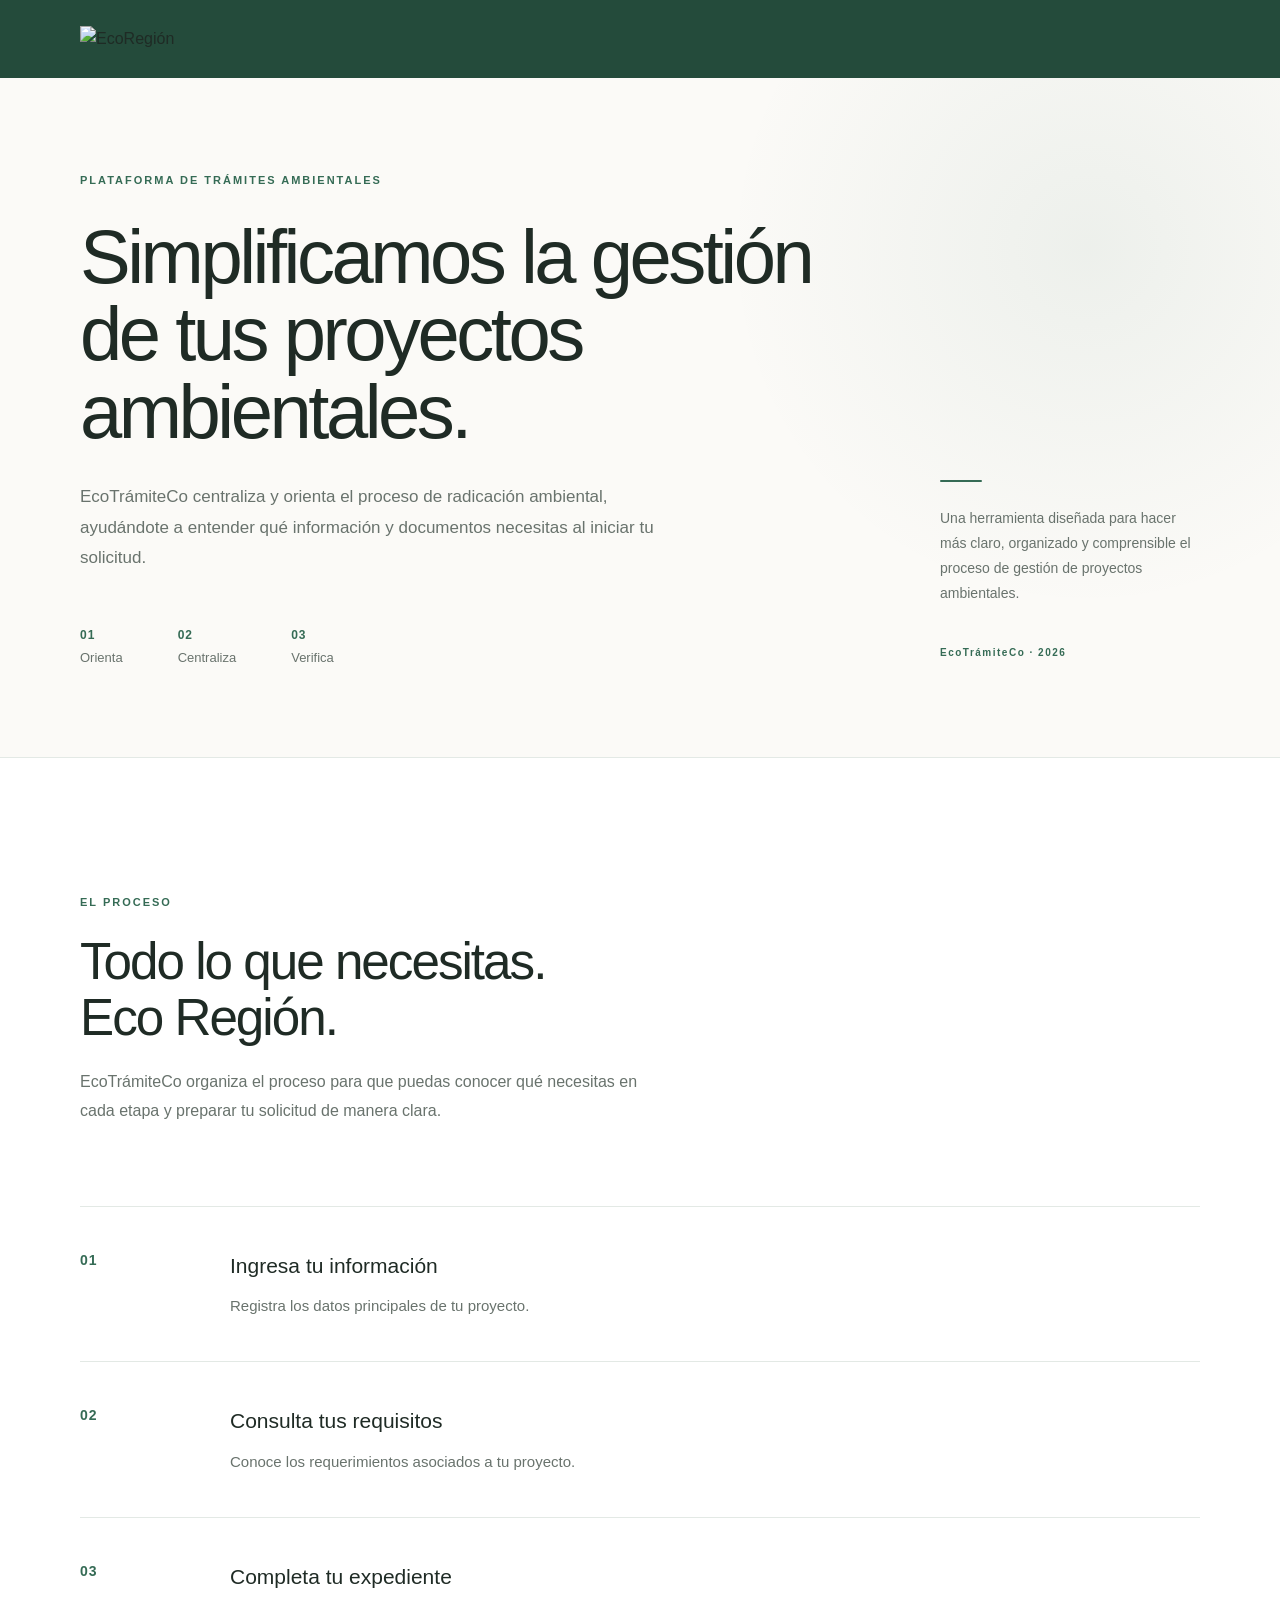
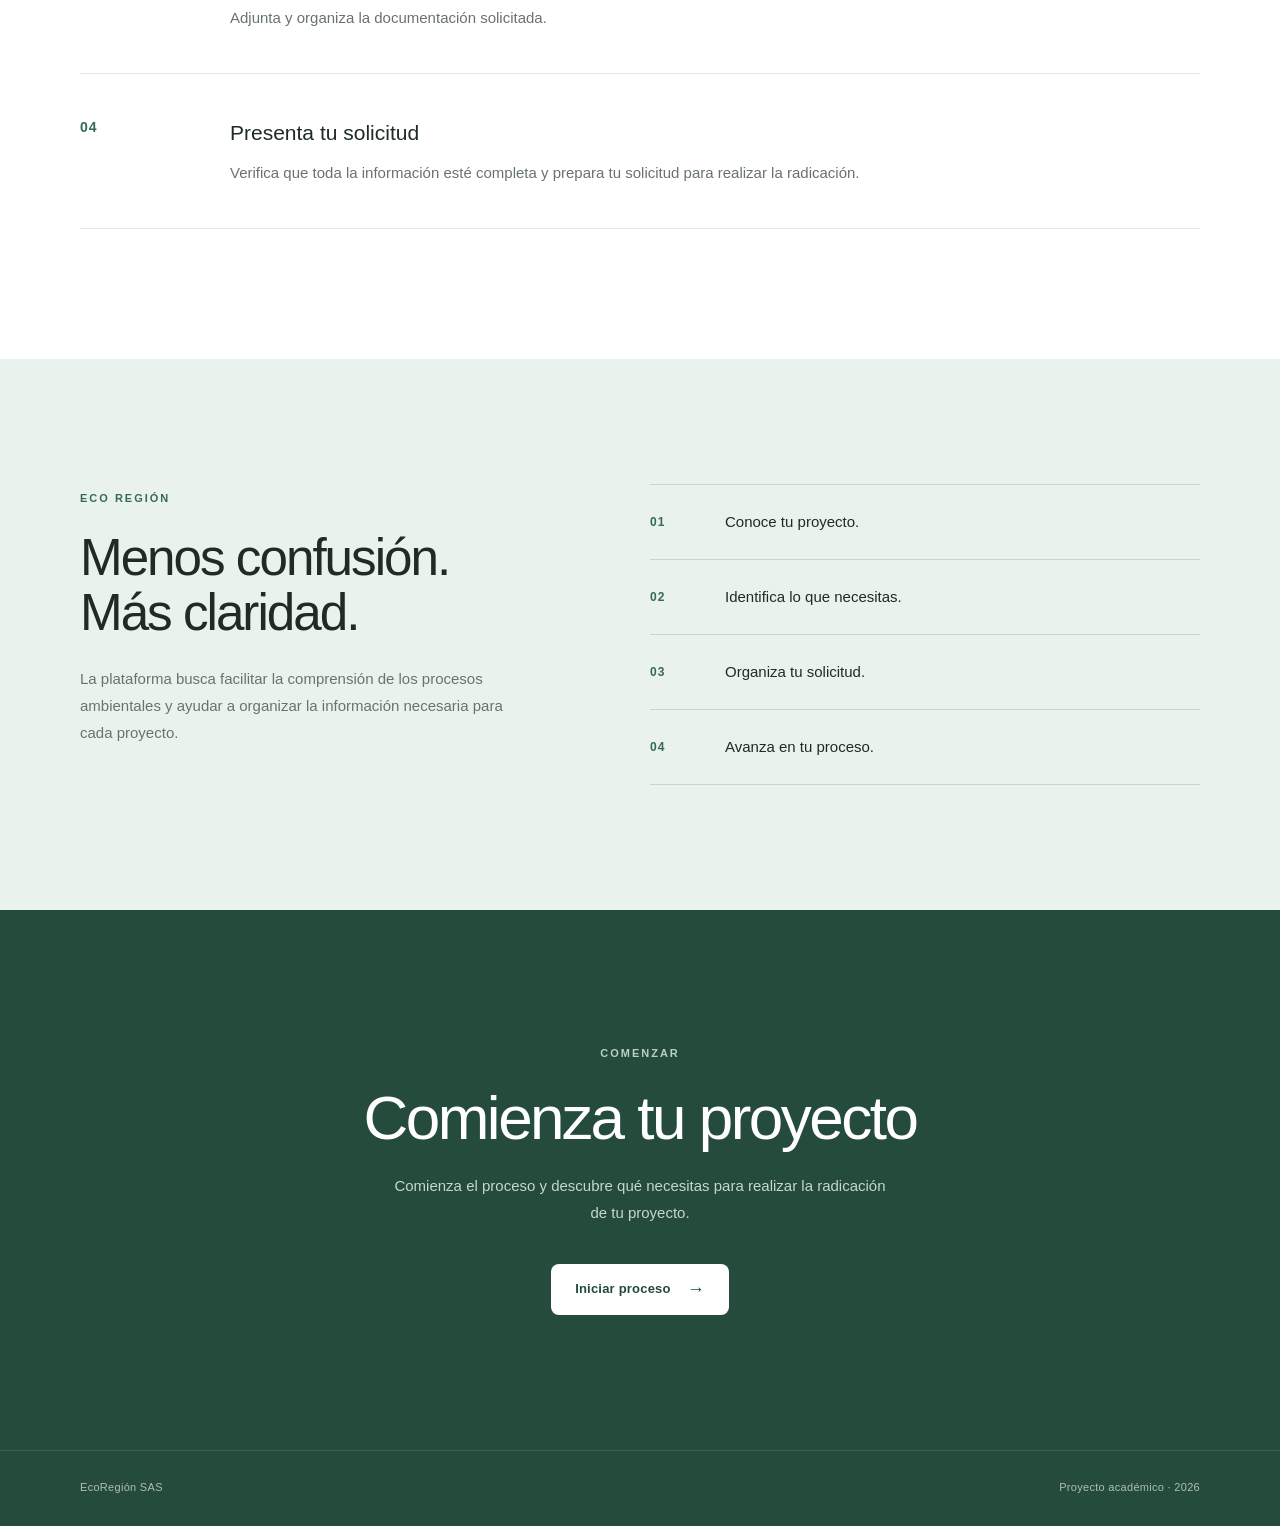
==== index.html @ 369a0a63 "Add files via upload" ====
<!DOCTYPE html>
<html lang="es">

<head>
    <meta charset="UTF-8">
    <meta name="viewport" content="width=device-width, initial-scale=1.0">

    <title>EcoRegión | EcoTrámiteCo</title>

    <meta name="description" content="EcoRegión facilita la gestión y radicación de proyectos ambientales.">
    
    <link rel="icon" type="image/png" href="img/Logotipo.png">
    <link rel="stylesheet" href="style.css">
</head>

<body>
    <!-- =========================
         HEADER
    ========================== -->

    <header class="navbar">
        <div class="container navbar-content">

            <a href="#inicio" class="logo">
                <img src="img/logo.png" alt="EcoRegión">
            </a>

        </div>
    </header>


    <main>

        <!-- =========================
             HERO
        ========================== -->

        <section id="inicio" class="hero">

            <div class="container hero-content">

                <div class="hero-text">

                    <span class="label">
                        PLATAFORMA DE TRÁMITES AMBIENTALES
                    </span>

                    <h1>
                        Simplificamos la gestión
                        de tus proyectos ambientales.
                    </h1>

                    <p>
                        EcoTrámiteCo centraliza y orienta el proceso de
                        radicación ambiental, ayudándote a entender
                        qué información y documentos necesitas al iniciar tu solicitud.
                    </p>

                    <div class="hero-meta">

                        <div>
                            <strong>01</strong>
                            <span>Orienta</span>
                        </div>

                        <div>
                            <strong>02</strong>
                            <span>Centraliza</span>
                        </div>

                        <div>
                            <strong>03</strong>
                            <span>Verifica</span>
                        </div>

                    </div>

                </div>


                <div class="hero-side">

                    <div class="hero-line"></div>

                    <p>
                        Una herramienta diseñada para hacer más
                        claro, organizado y comprensible el proceso
                        de gestión de proyectos ambientales.
                    </p>

                    <span class="hero-location">
                        EcoTrámiteCo · 2026
                    </span>

                </div>

            </div>

        </section>


        <!-- =========================
             CÓMO FUNCIONA
        ========================== -->

        <section id="como-funciona" class="process">

            <div class="container">

                <div class="section-header">

                    <span class="label">
                        El proceso
                    </span>

                    <h2>
                        Todo lo que necesitas.<br> 
                        Eco Región.
                    </h2>

                    <p>
                        EcoTrámiteCo organiza el proceso para que puedas
                        conocer qué necesitas en cada etapa y preparar
                        tu solicitud de manera clara.
                    </p>

                </div>


                <div class="steps">

                    <!-- PASO 01 -->

                    <article class="step">

                        <span class="step-number">
                            01
                        </span>

                        <div class="step-content">

                            <h3>
                                Ingresa tu información
                            </h3>

                            <p>
                                Registra los datos principales de tu proyecto.
                            </p>

                        </div>

                    </article>


                    <!-- PASO 02 -->

                    <article class="step">

                        <span class="step-number">
                            02
                        </span>

                        <div class="step-content">

                            <h3>
                                Consulta tus requisitos
                            </h3>

                            <p>
                                Conoce los requerimientos asociados a tu proyecto.
                            </p>

                        </div>

                    </article>


                    <!-- PASO 03 -->

                    <article class="step">

                        <span class="step-number">
                            03
                        </span>

                        <div class="step-content">

                            <h3>
                                Completa tu expediente
                            </h3>

                            <p>
                                Adjunta y organiza la documentación solicitada.
                            </p>

                        </div>

                    </article>


                    <!-- PASO 04 -->

                    <article class="step">

                        <span class="step-number">
                            04
                        </span>

                        <div class="step-content">

                            <h3>
                                Presenta tu solicitud
                            </h3>

                            <p>
                                Verifica que toda la información esté
                                completa y prepara tu solicitud para
                                realizar la radicación.
                            </p>

                        </div>

                    </article>

                </div>

            </div>

        </section>


        <!-- =========================
             QUÉ PUEDES HACER
        ========================== -->

        <section class="features">

            <div class="container features-grid">

                <div class="features-intro">

                    <span class="label">
                        ECO REGIÓN
                    </span>

                    <h2>
                        Menos confusión.
                        Más claridad.
                    </h2>

                    <p>
                        La plataforma busca facilitar la comprensión
                        de los procesos ambientales y ayudar a organizar
                        la información necesaria para cada proyecto.
                    </p>

                </div>


                <div class="feature-list">

                    <div class="feature-item">

                        <span>01</span>

                        <p>
                            Conoce tu proyecto.
                        </p>

                    </div>


                    <div class="feature-item">

                        <span>02</span>

                        <p>
                            Identifica lo que necesitas.
                        </p>

                    </div>


                    <div class="feature-item">

                        <span>03</span>

                        <p>
                            Organiza tu solicitud.
                        </p>

                    </div>


                    <div class="feature-item">

                        <span>04</span>

                        <p>
                            Avanza en tu proceso.
                        </p>

                    </div>

                </div>

            </div>

        </section>


        <!-- =========================
             CTA FINAL
        ========================== -->

        <section id="radicar" class="cta">

            <div class="container cta-content">

                <span class="label">
                    COMENZAR
                </span>

                <h2>
                    Comienza tu proyecto
                </h2>

                <p>
                    Comienza el proceso y descubre qué necesitas
                    para realizar la radicación de tu proyecto.
                </p>

                <a href="formulario.html" class="primary-button">
                    Iniciar proceso
                    <span>→</span>
                </a>

            </div>

        </section>

    </main>


    <!-- =========================
         FOOTER
    ========================== -->

    <footer>

        <div class="container footer-content">

            <span>
                EcoRegión SAS
            </span>

            <span>
                Proyecto académico · 2026
            </span>

        </div>

    </footer>

</body>

</html>
---- style.css ----
/* ========================================
   ECORREGIÓN
   Cute · Aesthetic · Professional
======================================== */


/* ========================================
   VARIABLES
======================================== */

:root {
    --green: #356b55;
    --green-dark: #244b3b;
    --green-soft: #eaf2ed;

    --cream: #fbfaf7;
    --white: #ffffff;

    --dark: #1f2b25;
    --text: #69736d;
    --text-light: #8b958f;

    --border: #e3e9e5;

    --container: 1120px;
}


/* ========================================
   RESET
======================================== */

* {
    margin: 0;
    padding: 0;
    box-sizing: border-box;
}

html {
    scroll-behavior: smooth;
}

body {
    font-family:
        Inter,
        "Segoe UI",
        Arial,
        sans-serif;

    background: var(--cream);
    color: var(--dark);

    line-height: 1.6;

    -webkit-font-smoothing: antialiased;
}

a {
    color: inherit;
    text-decoration: none;
}

img {
    max-width: 100%;
}


/* ========================================
   GENERAL
======================================== */

.container {
    width: min(100% - 48px, var(--container));
    margin: 0 auto;
}

.label {
    display: inline-block;

    color: var(--green);

    font-size: 11px;
    font-weight: 700;

    letter-spacing: 2px;

    text-transform: uppercase;
}


/* ========================================
   HEADER
======================================== */

.navbar {
    height: 78px;

    background: #244b3b;

    border-bottom: 1px solid #244b3b;

    position: relative;
    z-index: 10;
}

.navbar-content {
    height: 100%;

    display: flex;
    align-items: center;
}

.logo {
    display: flex;
    align-items: center;
}

.logo img {
    width: 145px;
    height: auto;

    display: block;
}


/* ========================================
   HERO
======================================== */

.hero {
    min-height: 680px;

    display: flex;
    align-items: center;

    background:
        radial-gradient(circle at 85% 25%,
            rgba(53, 107, 85, 0.07),
            transparent 30%),
        var(--cream);

    border-bottom: 1px solid var(--border);
}

.hero-content {
    display: grid;

    grid-template-columns: minmax(0, 1fr) 260px;

    gap: 100px;

    align-items: end;
}

.hero-text {
    max-width: 820px;
}

.hero .label {
    margin-bottom: 28px;
}

.hero h1 {
    max-width: 800px;

    font-size: clamp(48px, 6vw, 76px);

    font-weight: 500;

    line-height: 1.02;

    letter-spacing: -3.5px;

    color: var(--dark);

    margin-bottom: 32px;
}

.hero p {
    max-width: 620px;

    color: var(--text);

    font-size: 17px;

    line-height: 1.8;

    margin-bottom: 52px;
}

.hero-meta {
    display: flex;

    gap: 55px;
}

.hero-meta div {
    display: flex;
    flex-direction: column;

    gap: 3px;
}

.hero-meta strong {
    color: var(--green);

    font-size: 12px;

    font-weight: 700;

    letter-spacing: 1px;
}

.hero-meta span {
    color: var(--text);

    font-size: 13px;
}

.hero-side {
    padding-bottom: 5px;
}

.hero-line {
    width: 42px;
    height: 2px;

    background: var(--green);

    margin-bottom: 24px;

    border-radius: 10px;
}

.hero-side p {
    color: var(--text);

    font-size: 14px;

    line-height: 1.8;

    margin-bottom: 32px;
}

.hero-location {
    color: var(--green);

    font-size: 10px;

    font-weight: 700;

    letter-spacing: 1.5px;
}


/* ========================================
   PROCESS
======================================== */

.process {
    padding: 130px 0;

    background: var(--white);
}

.section-header {
    max-width: 700px;

    margin-bottom: 80px;
}

.section-header .label {
    margin-bottom: 22px;
}

.section-header h2 {
    max-width: 650px;

    font-size: clamp(36px, 4vw, 52px);

    font-weight: 500;

    line-height: 1.1;

    letter-spacing: -2px;

    margin-bottom: 22px;
}

.section-header>p {
    max-width: 570px;

    color: var(--text);

    font-size: 16px;

    line-height: 1.8;
}


/* ========================================
   STEPS
======================================== */

.steps {
    border-top: 1px solid var(--border);
}

.step {
    display: grid;

    grid-template-columns: 110px 1fr;

    gap: 40px;

    padding: 42px 0;

    border-bottom: 1px solid var(--border);

    transition:
        padding-left 0.25s ease,
        background 0.25s ease;
}

.step:hover {
    padding-left: 12px;
}

.step-number {
    color: var(--green);

    font-size: 14px;

    font-weight: 700;

    letter-spacing: 1px;
}

.step-content {
    max-width: 650px;
}

.step-content h3 {
    font-size: 21px;

    font-weight: 500;

    margin-bottom: 10px;
}

.step-content p {
    color: var(--text);

    font-size: 15px;

    line-height: 1.8;
}


/* ========================================
   FEATURES
======================================== */

.features {
    padding: 125px 0;

    background: var(--green-soft);
}

.features-grid {
    display: grid;

    grid-template-columns: 0.9fr 1.1fr;

    gap: 120px;

    align-items: start;
}

.features-intro .label {
    margin-bottom: 22px;
}

.features-intro h2 {
    max-width: 430px;

    font-size: clamp(38px, 4vw, 52px);

    font-weight: 500;

    line-height: 1.08;

    letter-spacing: -2px;

    margin-bottom: 25px;
}

.features-intro p {
    max-width: 430px;

    color: var(--text);

    font-size: 15px;

    line-height: 1.8;
}


/* ========================================
   FEATURE LIST
======================================== */

.feature-list {
    border-top: 1px solid rgba(53, 107, 85, 0.2);
}

.feature-item {
    display: grid;

    grid-template-columns: 55px 1fr;

    gap: 20px;

    align-items: center;

    padding: 25px 0;

    border-bottom: 1px solid rgba(53, 107, 85, 0.2);
}

.feature-item span {
    color: var(--green);

    font-size: 12px;

    font-weight: 700;

    letter-spacing: 1px;
}

.feature-item p {
    color: var(--dark);

    font-size: 15px;

    line-height: 1.6;
}


/* ========================================
   CTA
======================================== */

.cta {
    padding: 135px 0;

    background: var(--green-dark);

    color: var(--white);

    text-align: center;
}

.cta-content {
    display: flex;

    flex-direction: column;

    align-items: center;
}

.cta .label {
    color: #b9d0c3;

    margin-bottom: 22px;
}

.cta h2 {
    font-size: clamp(42px, 5vw, 62px);

    font-weight: 500;

    line-height: 1.05;

    letter-spacing: -2.5px;

    margin-bottom: 22px;
}

.cta p {
    max-width: 500px;

    color: #c8d6cf;

    font-size: 15px;

    line-height: 1.8;

    margin-bottom: 38px;
}


/* ========================================
   BUTTON
======================================== */

.primary-button {
    display: inline-flex;

    align-items: center;

    gap: 16px;

    padding: 15px 24px;

    background: var(--white);

    color: var(--green-dark);

    border-radius: 8px;

    font-size: 13px;

    font-weight: 700;

    letter-spacing: 0.2px;

    transition:
        transform 0.2s ease,
        box-shadow 0.2s ease;
}

.primary-button span {
    font-size: 18px;

    line-height: 1;

    transition: transform 0.2s ease;
}

.primary-button:hover {
    transform: translateY(-2px);

    box-shadow:
        0 10px 30px rgba(0, 0, 0, 0.12);
}

.primary-button:hover span {
    transform: translateX(4px);
}


/* ========================================
   FOOTER
======================================== */

footer {
    background: var(--green-dark);

    border-top: 1px solid rgba(255, 255, 255, 0.1);
}

.footer-content {
    min-height: 75px;

    display: flex;

    align-items: center;

    justify-content: space-between;

    color: #aebfb6;

    font-size: 11px;

    letter-spacing: 0.3px;
}


/* ========================================
   RESPONSIVE
======================================== */

@media (max-width: 850px) {

    .hero {
        min-height: auto;

        padding: 100px 0;
    }

    .hero-content {
        grid-template-columns: 1fr;

        gap: 60px;
    }

    .hero-side {
        max-width: 420px;
    }

    .features-grid {
        grid-template-columns: 1fr;

        gap: 70px;
    }

}


@media (max-width: 600px) {

    .container {
        width: min(100% - 32px, var(--container));
    }

    .navbar {
        height: 70px;
    }

    .logo img {
        width: 125px;
    }

    .hero {
        padding: 80px 0;
    }

    .hero h1 {
        font-size: 46px;

        letter-spacing: -2.5px;
    }

    .hero p {
        font-size: 15px;
    }

    .hero-meta {
        gap: 30px;
    }

    .process {
        padding: 90px 0;
    }

    .section-header {
        margin-bottom: 55px;
    }

    .step {
        grid-template-columns: 45px 1fr;

        gap: 15px;

        padding: 32px 0;
    }

    .step:hover {
        padding-left: 0;
    }

    .step-content h3 {
        font-size: 18px;
    }

    .step-content p {
        font-size: 14px;
    }

    .features {
        padding: 90px 0;
    }

    .feature-item {
        grid-template-columns: 40px 1fr;

        gap: 12px;
    }

    .cta {
        padding: 100px 0;
    }

    .cta h2 {
        font-size: 44px;
    }

    .footer-content {
        min-height: 90px;

        flex-direction: column;

        justify-content: center;

        gap: 6px;
    }

}
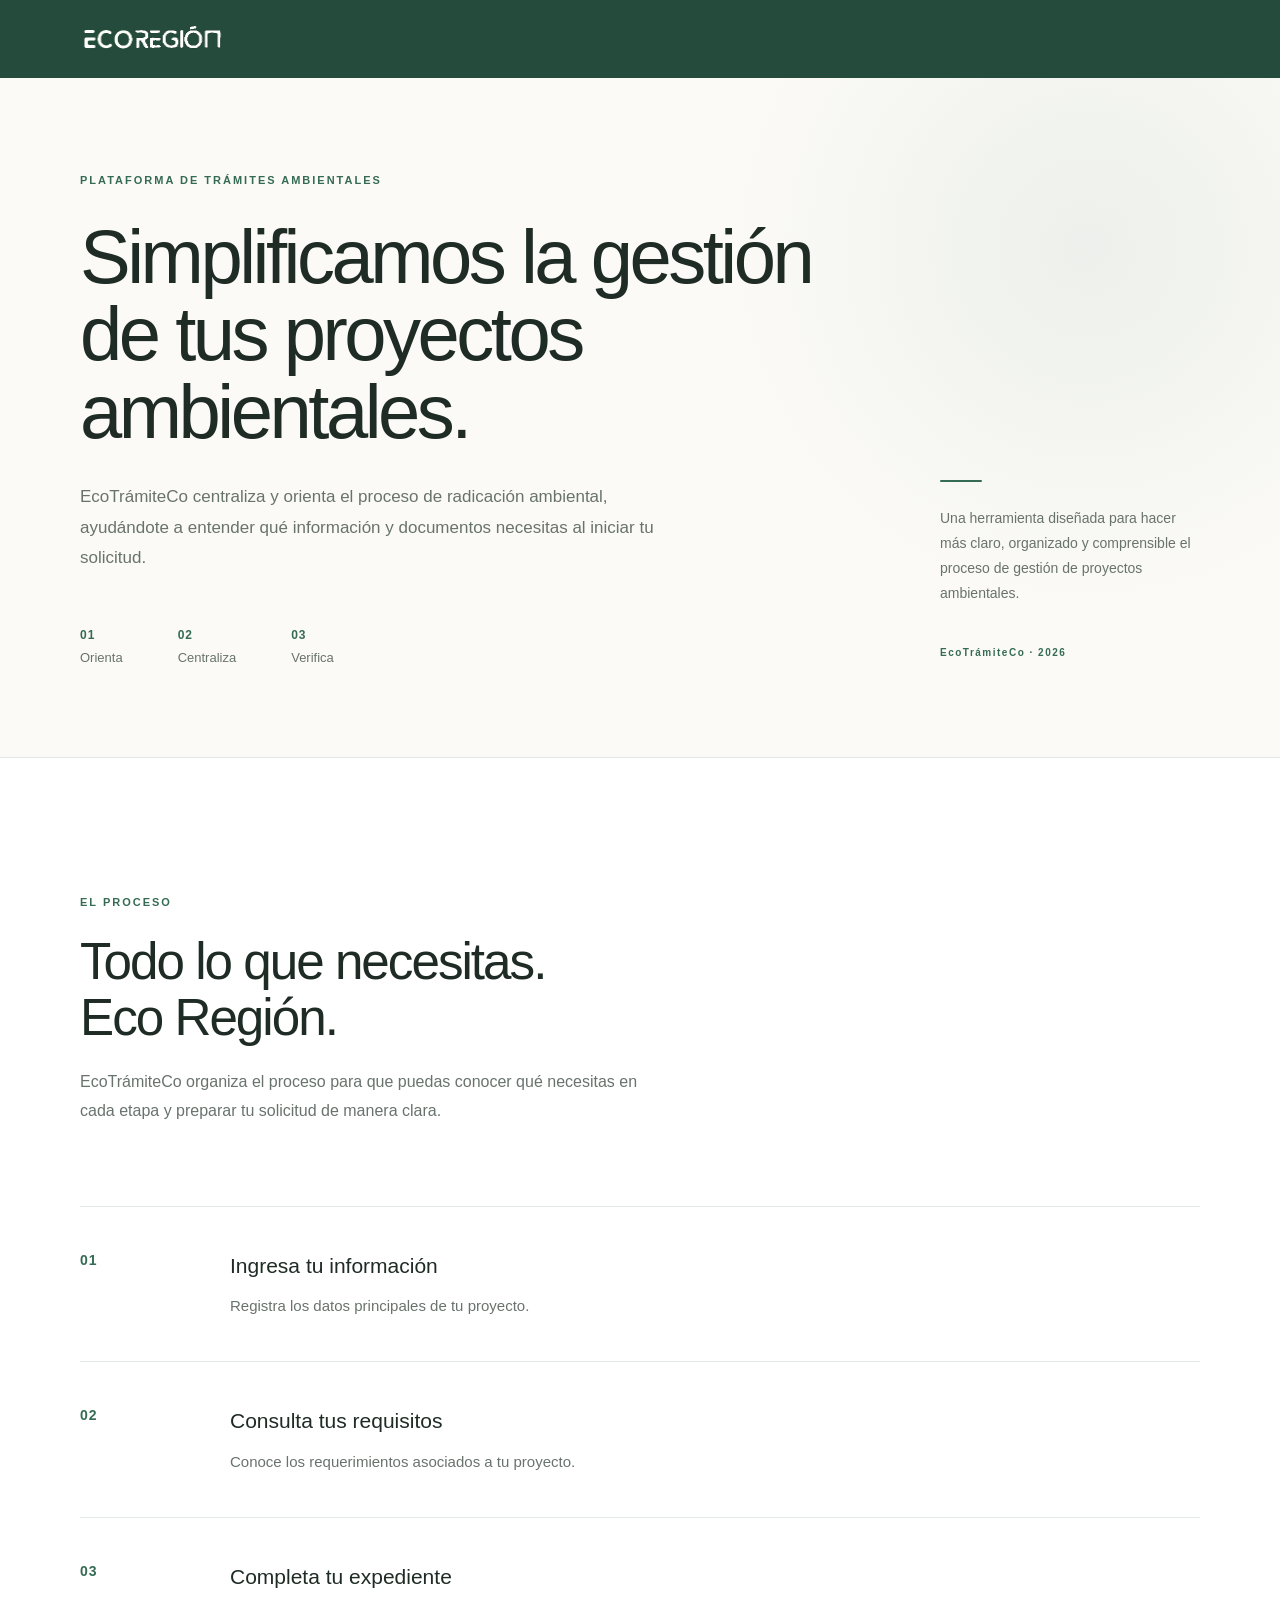
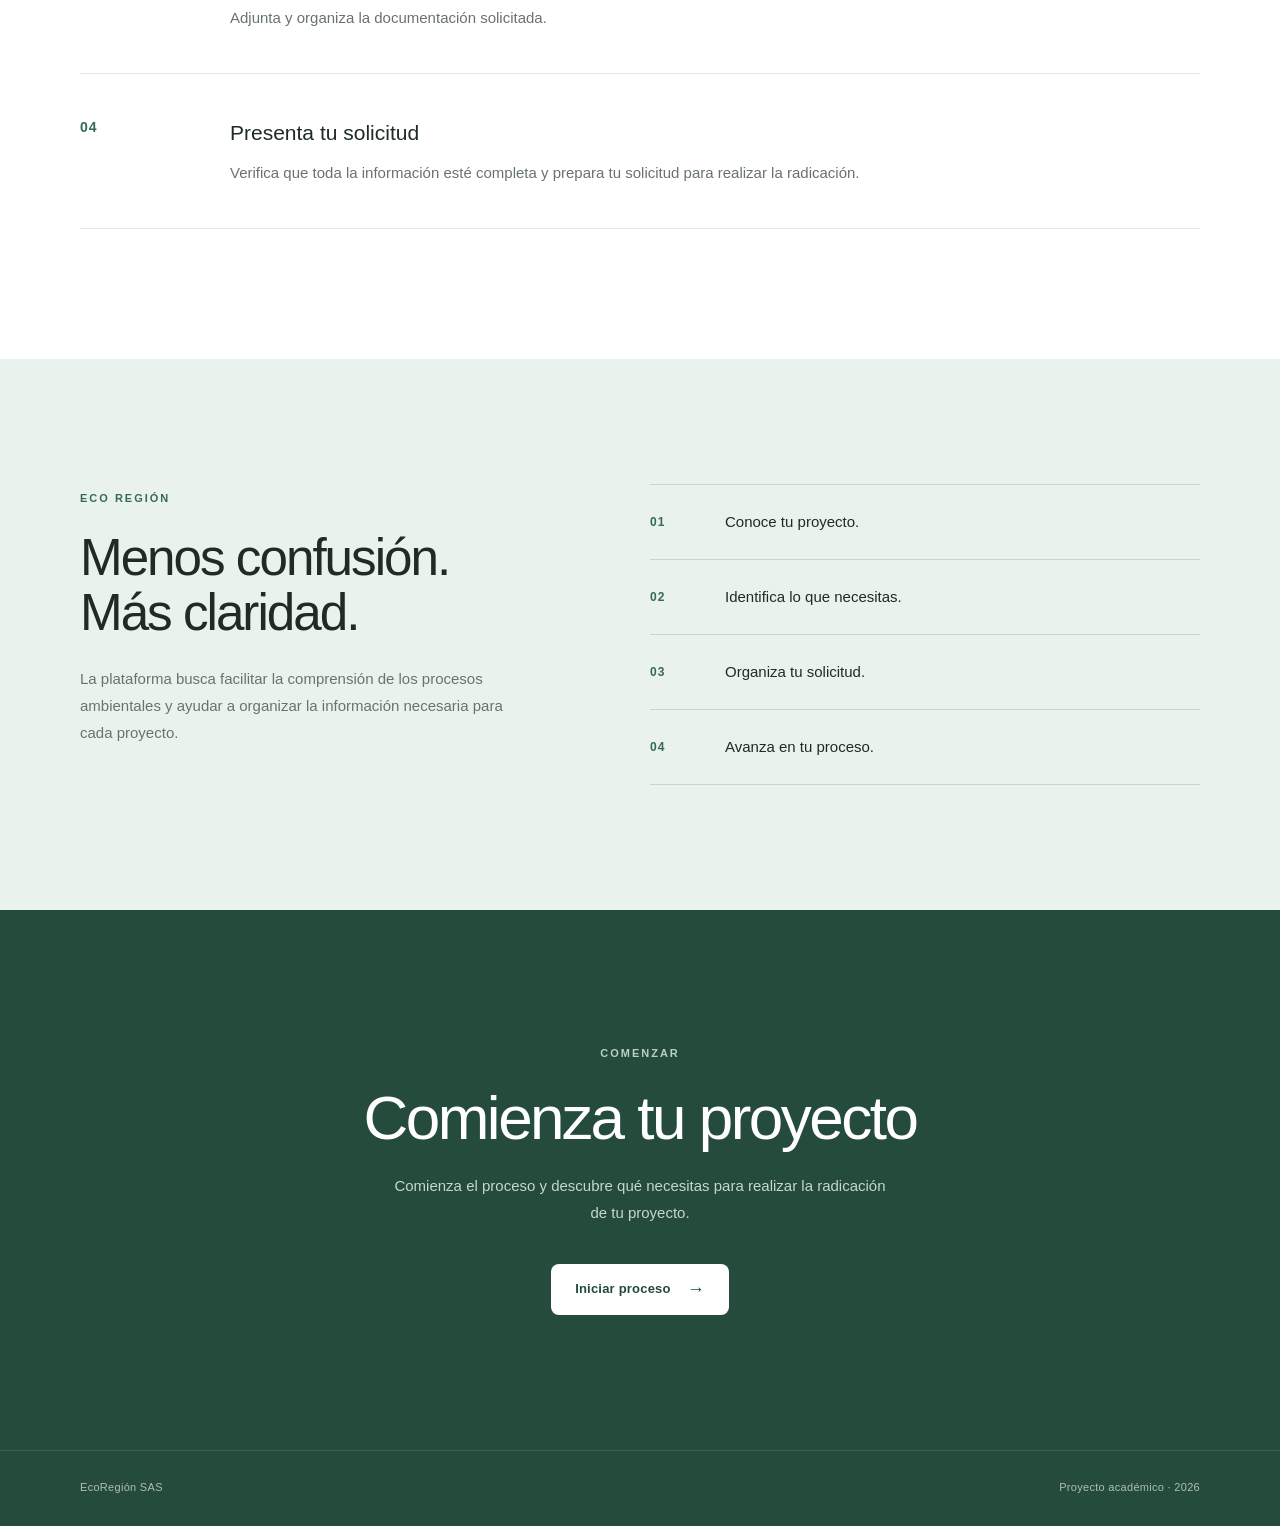
==== commit 9f9b7dea: "Fix HTML structure and formatting issues" ====
--- a/index.html
+++ b/index.html
@@ -22,7 +22,7 @@
         <div class="container navbar-content">
 
             <a href="#inicio" class="logo">
-                <img src="img/logo.png" alt="EcoRegión">
+                <img src="img/Logo.png" alt="EcoRegión">
             </a>
 
         </div>
@@ -364,4 +364,4 @@
 
 </body>
 
-</html> +</html> 
